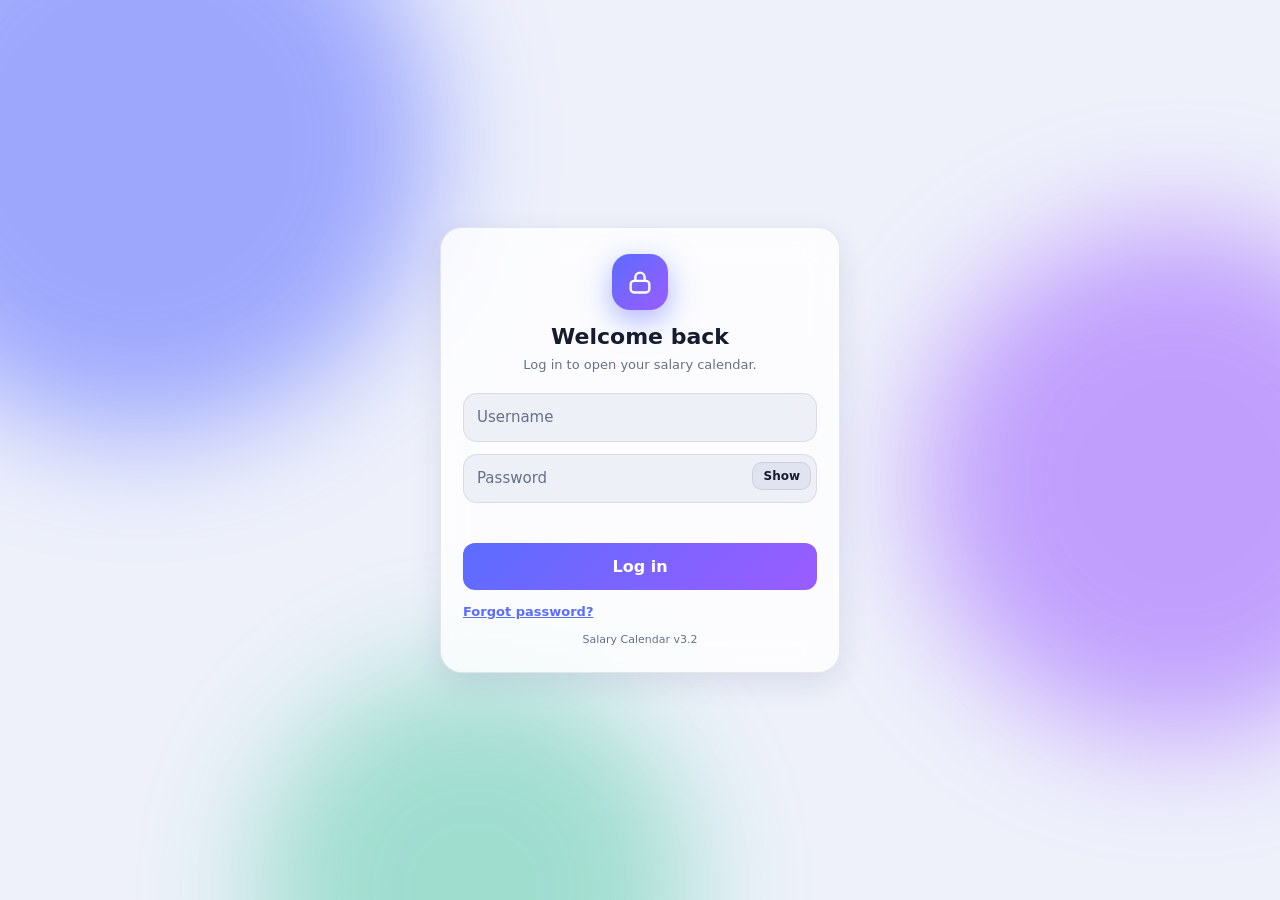
==== login.html @ bd1a0531 "Add files via upload 3.2 add login and inscription pages" ====
<!DOCTYPE html>
<html lang="en">
<head>
<meta charset="utf-8">
<meta name="viewport" content="width=device-width, initial-scale=1, viewport-fit=cover">
<title>Salary Calendar · Welcome back</title>
<link rel="manifest" href="manifest.webmanifest">
<meta name="theme-color" content="#0b1020">
<link rel="apple-touch-icon" href="apple-touch-icon.png">
<link rel="icon" href="icon-192.png" type="image/png">
<link rel="stylesheet" href="auth.css">
</head>
<body data-page="login">
<div class="auth">
  <div class="blob b1"></div><div class="blob b2"></div><div class="blob b3"></div>
  <div class="glass acard" id="acard">
    <div class="logo"><svg width="28" height="28" viewBox="0 0 24 24" fill="none" stroke="currentColor" stroke-width="2" stroke-linecap="round" stroke-linejoin="round"><rect x="4" y="11" width="16" height="10" rx="3"/><path d="M8 11V8a4 4 0 0 1 8 0v3"/></svg></div>
    <h2 id="at">Welcome back</h2>
    <p class="muted sub" id="as">Log in to open your salary calendar.</p>
    <form id="aform" novalidate>
      <div class="f"><input id="u" type="text" placeholder=" " autocomplete="username" autocapitalize="none"><label for="u">Username</label></div>
      <div class="f"><input id="p" type="password" placeholder=" " autocomplete="current-password"><label for="p">Password</label><button type="button" class="eye" onclick="eye('p',this)">Show</button></div>
      <div class="msg" id="msg" role="alert"></div>
      <button class="pri big" id="go">Log in</button>
      <div class="links"><a href="recover.html">Forgot password?</a></div>
    </form>
    <div class="ver">Salary Calendar v3.2</div>
  </div>
</div>
<script src="auth.js"></script>
</body>
</html>
---- auth.css ----
/* auth.css: shared look of login.html, signup.html and recover.html */

:root{--bg:#eef1fa;--glass:rgba(255,255,255,.72);--card:rgba(255,255,255,.8);--ink:#161c2d;--muted:#667089;--line:rgba(30,40,80,.1);--soft:rgba(60,80,160,.07);--primary:#5b6cff;--primary2:#9b5cff;--ok:#10b981;--warn:#f59e0b;--bad:#ef4444;--info:#0ea5e9;--shadow:0 10px 30px rgba(30,40,90,.1);color-scheme:light}
@media (prefers-color-scheme:dark){:root:not([data-theme="light"]){--bg:#0a0e1c;--glass:rgba(255,255,255,.07);--card:rgba(255,255,255,.06);--ink:#eaeefb;--muted:#97a1bd;--line:rgba(255,255,255,.1);--soft:rgba(255,255,255,.06);--shadow:0 10px 30px rgba(0,0,0,.4);color-scheme:dark}}
:root[data-theme="dark"]{--bg:#0a0e1c;--glass:rgba(255,255,255,.07);--card:rgba(255,255,255,.06);--ink:#eaeefb;--muted:#97a1bd;--line:rgba(255,255,255,.1);--soft:rgba(255,255,255,.06);--shadow:0 10px 30px rgba(0,0,0,.4);color-scheme:dark}
*{box-sizing:border-box;-webkit-tap-highlight-color:transparent}
html,body{margin:0;min-height:100%}
body{font-family:system-ui,-apple-system,"Noto Sans TC",sans-serif;background:var(--bg);color:var(--ink);padding-top:env(safe-area-inset-top,0px);overflow-x:hidden}
body::before{content:"";position:fixed;inset:0;z-index:-1;background:radial-gradient(60vmax 60vmax at 10% -10%,rgba(91,108,255,.35),transparent 60%),radial-gradient(50vmax 50vmax at 100% 20%,rgba(155,92,255,.28),transparent 60%),radial-gradient(40vmax 40vmax at 40% 110%,rgba(16,185,129,.2),transparent 60%)}
button,input,select{font:inherit;color:inherit}
button{cursor:pointer;border:1px solid var(--line);background:var(--soft);border-radius:12px;padding:10px 14px;font-weight:600;transition:transform .12s,background .2s}
button:active{transform:scale(.96)}
button:focus-visible,input:focus-visible,select:focus-visible{outline:3px solid var(--primary);outline-offset:2px}
input,select{background:var(--soft);border:1px solid var(--line);border-radius:12px;padding:10px 12px;max-width:100%}
button.pri{background:linear-gradient(135deg,var(--primary),var(--primary2));border:0;color:#fff}
.glass{background:var(--card);border:1px solid var(--line);border-radius:22px;padding:18px;box-shadow:var(--shadow);backdrop-filter:blur(18px);-webkit-backdrop-filter:blur(18px)}
.muted{color:var(--muted);font-size:13px;line-height:1.5}
h2{font-size:16px;margin:0 0 10px}
.num{font-variant-numeric:tabular-nums}

@keyframes in{from{opacity:0;transform:translateY(8px)}to{opacity:1;transform:none}}
/* ===== v3.1 login ===== */
.auth{position:fixed;inset:0;z-index:1;display:grid;place-items:center;padding:calc(20px + env(safe-area-inset-top,0px)) 20px calc(20px + env(safe-area-inset-bottom,0px));overflow:auto;background:var(--bg);transition:opacity .45s,transform .45s}
.blob{position:absolute;border-radius:50%;filter:blur(60px);opacity:.55;animation:float 14s ease-in-out infinite;pointer-events:none}
.b1{width:46vmax;height:46vmax;background:#5b6cff;left:-12vmax;top:-12vmax}
.b2{width:40vmax;height:40vmax;background:#9b5cff;right:-12vmax;top:25%;animation-delay:-5s}
.b3{width:34vmax;height:34vmax;background:#10b981;left:20%;bottom:-16vmax;animation-delay:-9s;opacity:.35}
@keyframes float{50%{transform:translate(4vmax,-3vmax) scale(1.1)}}
.acard{position:relative;width:100%;max-width:400px;padding:26px 22px;animation:in .5s ease both}
.logo{width:56px;height:56px;border-radius:18px;background:linear-gradient(135deg,var(--primary),var(--primary2));display:grid;place-items:center;margin:0 auto 14px;box-shadow:0 10px 30px rgba(91,108,255,.5);animation:pulse 3s ease-in-out infinite;color:#fff}
@keyframes pulse{50%{transform:scale(1.07)}}
.acard h2{text-align:center;font-size:22px;margin:0}
.acard .sub{text-align:center;margin:6px 0 18px}
.f{position:relative;margin-bottom:12px}
.f input{width:100%;padding:20px 58px 8px 14px;border-radius:14px}
.f label{position:absolute;left:14px;top:15px;font-size:15px;color:var(--muted);pointer-events:none;transition:all .15s}
.f input:focus+label,.f input:not(:placeholder-shown)+label{top:6px;font-size:11px;color:var(--primary)}
.eye{position:absolute;right:6px;top:8px;padding:6px 10px;font-size:12px;border-radius:10px}
.strength{height:5px;border-radius:9px;background:var(--soft);overflow:hidden;margin:-4px 0 10px}
.strength div{height:100%;width:0;transition:width .3s,background .3s}
.big{width:100%;padding:14px;font-size:16px;margin-top:4px}
.big:disabled{opacity:.6}
.msg{min-height:18px;font-size:13px;color:var(--bad);margin:2px 2px 6px}
.msg.okk{color:var(--ok)}
.links{display:flex;justify-content:space-between;gap:10px;margin-top:14px;font-size:13px}
.links a{color:var(--primary);cursor:pointer;font-weight:600}
.shake{animation:shake .4s}
@keyframes shake{20%,60%{transform:translateX(-8px)}40%,80%{transform:translateX(8px)}}
.swap{opacity:0;transform:translateY(8px);transition:all .16s}
.ver{text-align:center;margin-top:14px;font-size:11px;color:var(--muted)}

@media (prefers-reduced-motion:reduce){*{animation:none!important;transition:none!important}}
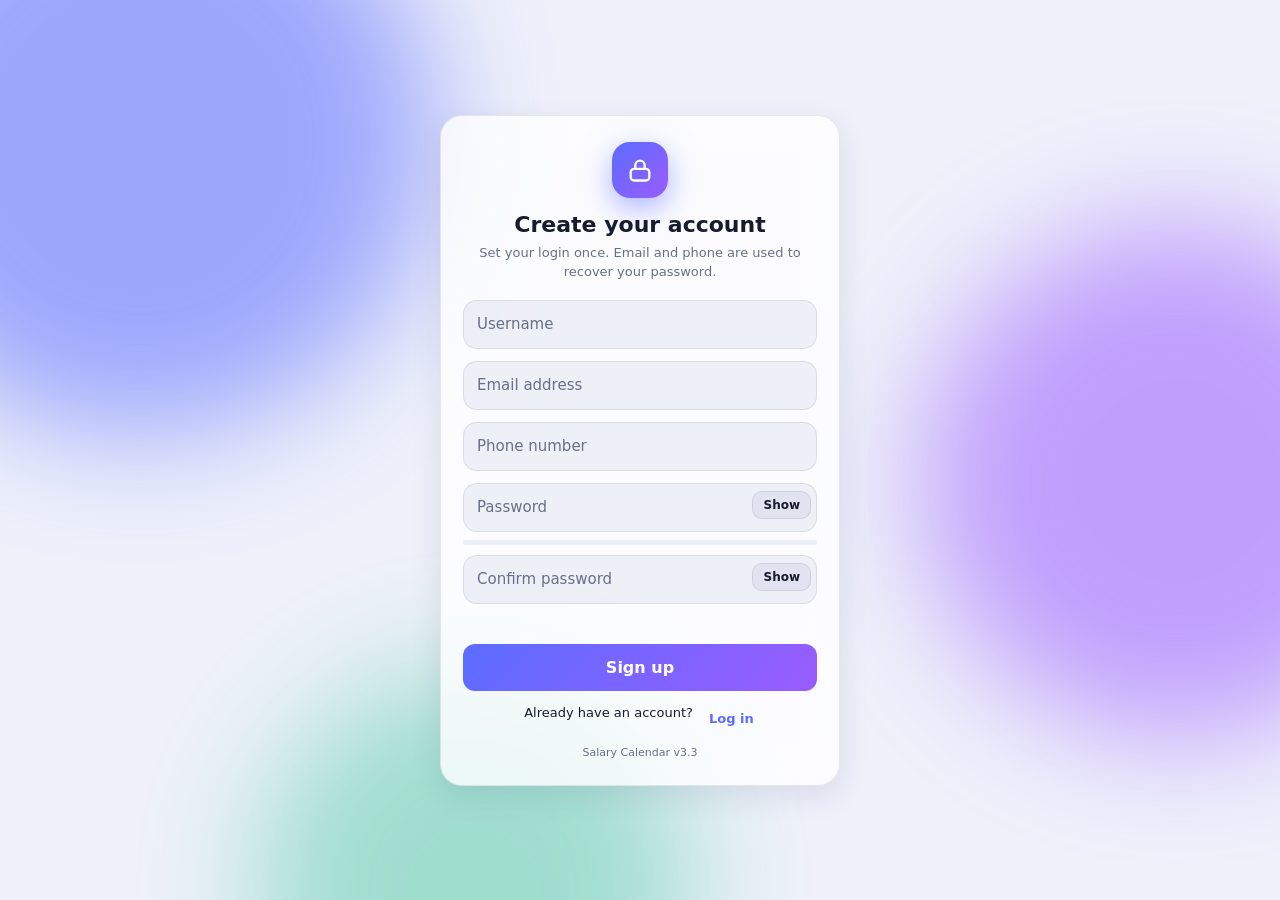
==== commit b385265e: "3.3 re- login and inscription page" ====
--- a/login.html
+++ b/login.html
@@ -8,7 +8,7 @@
 <meta name="theme-color" content="#0b1020">
 <link rel="apple-touch-icon" href="apple-touch-icon.png">
 <link rel="icon" href="icon-192.png" type="image/png">
-<link rel="stylesheet" href="auth.css">
+<link rel="stylesheet" href="auth.css?v=3.3">
 </head>
 <body data-page="login">
 <div class="auth">
@@ -17,16 +17,17 @@
     <div class="logo"><svg width="28" height="28" viewBox="0 0 24 24" fill="none" stroke="currentColor" stroke-width="2" stroke-linecap="round" stroke-linejoin="round"><rect x="4" y="11" width="16" height="10" rx="3"/><path d="M8 11V8a4 4 0 0 1 8 0v3"/></svg></div>
     <h2 id="at">Welcome back</h2>
     <p class="muted sub" id="as">Log in to open your salary calendar.</p>
+    <p class="hint" id="hint"></p>
     <form id="aform" novalidate>
       <div class="f"><input id="u" type="text" placeholder=" " autocomplete="username" autocapitalize="none"><label for="u">Username</label></div>
       <div class="f"><input id="p" type="password" placeholder=" " autocomplete="current-password"><label for="p">Password</label><button type="button" class="eye" onclick="eye('p',this)">Show</button></div>
       <div class="msg" id="msg" role="alert"></div>
       <button class="pri big" id="go">Log in</button>
-      <div class="links"><a href="recover.html">Forgot password?</a></div>
+      <div class="links"><a href="recover.html?manual">Forgot password?</a><a href="signup.html">Create account</a></div>
     </form>
-    <div class="ver">Salary Calendar v3.2</div>
+    <div class="ver">Salary Calendar v3.3</div>
   </div>
 </div>
-<script src="auth.js"></script>
+<script src="auth.js?v=3.3"></script>
 </body>
 </html>
--- a/auth.css
+++ b/auth.css
@@ -43,7 +43,10 @@
 .msg{min-height:18px;font-size:13px;color:var(--bad);margin:2px 2px 6px}
 .msg.okk{color:var(--ok)}
 .links{display:flex;justify-content:space-between;gap:10px;margin-top:14px;font-size:13px}
-.links a{color:var(--primary);cursor:pointer;font-weight:600}
+.links a{color:var(--primary);cursor:pointer;font-weight:600;text-decoration:none;padding:6px 2px}
+.links a:hover{text-decoration:underline}
+.hint{text-align:center;font-size:12px;color:var(--muted);margin:-8px 0 14px}
+.note{background:rgba(245,158,11,.14);border:1px solid rgba(245,158,11,.35);border-radius:14px;padding:10px 12px;font-size:12.5px;margin-bottom:12px;line-height:1.45}
 .shake{animation:shake .4s}
 @keyframes shake{20%,60%{transform:translateX(-8px)}40%,80%{transform:translateX(8px)}}
 .swap{opacity:0;transform:translateY(8px);transition:all .16s}
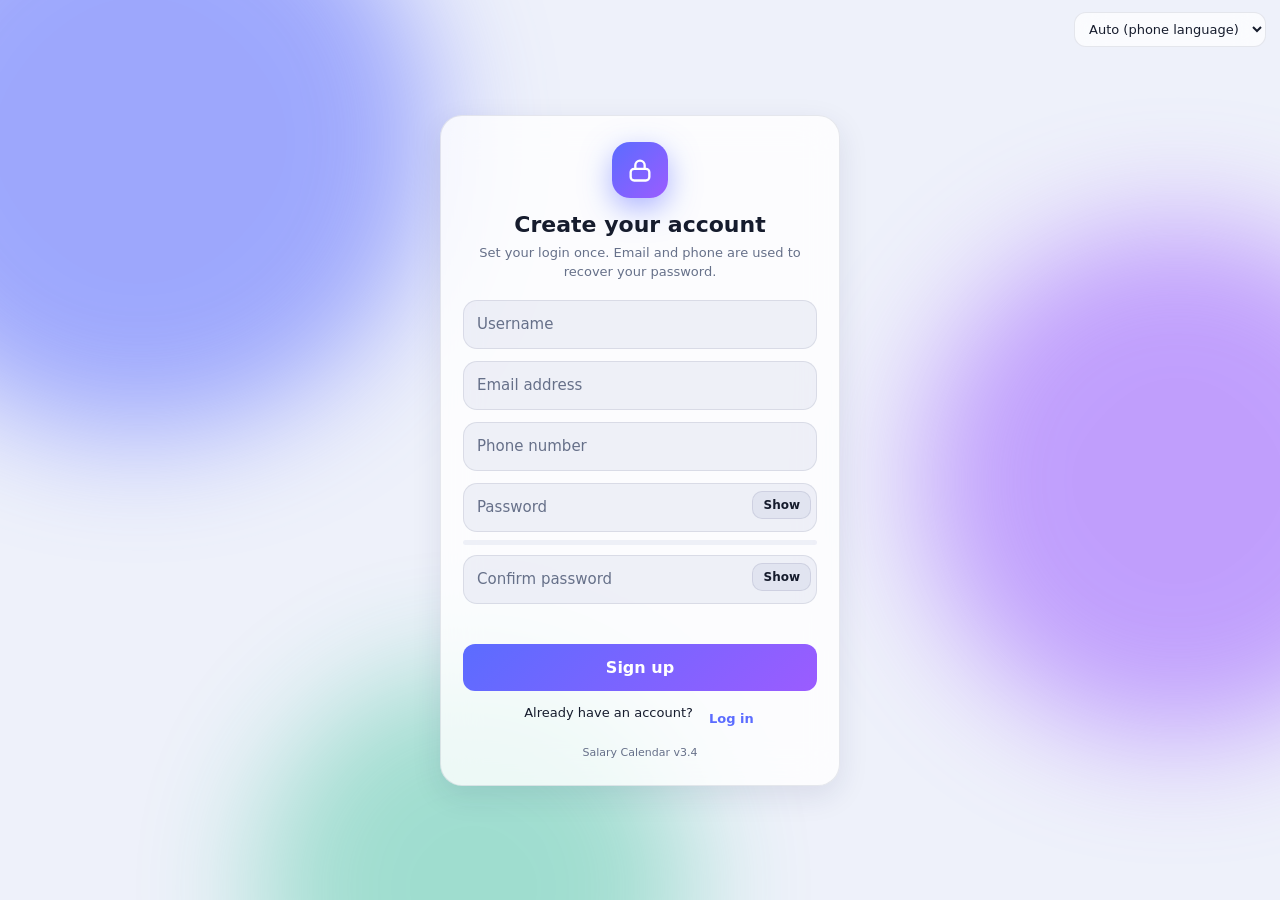
==== commit 252f3a27: "Uploaded the UI language display." ====
--- a/login.html
+++ b/login.html
@@ -8,7 +8,7 @@
 <meta name="theme-color" content="#0b1020">
 <link rel="apple-touch-icon" href="apple-touch-icon.png">
 <link rel="icon" href="icon-192.png" type="image/png">
-<link rel="stylesheet" href="auth.css?v=3.3">
+<link rel="stylesheet" href="auth.css?v=3.4">
 </head>
 <body data-page="login">
 <div class="auth">
@@ -25,9 +25,10 @@
       <button class="pri big" id="go">Log in</button>
       <div class="links"><a href="recover.html?manual">Forgot password?</a><a href="signup.html">Create account</a></div>
     </form>
-    <div class="ver">Salary Calendar v3.3</div>
+    <div class="ver">Salary Calendar v3.4</div>
   </div>
 </div>
-<script src="auth.js?v=3.3"></script>
+<script src="i18n.js?v=3.4"></script>
+<script src="auth.js?v=3.4"></script>
 </body>
 </html>
--- a/auth.css
+++ b/auth.css
@@ -5,7 +5,7 @@
 :root[data-theme="dark"]{--bg:#0a0e1c;--glass:rgba(255,255,255,.07);--card:rgba(255,255,255,.06);--ink:#eaeefb;--muted:#97a1bd;--line:rgba(255,255,255,.1);--soft:rgba(255,255,255,.06);--shadow:0 10px 30px rgba(0,0,0,.4);color-scheme:dark}
 *{box-sizing:border-box;-webkit-tap-highlight-color:transparent}
 html,body{margin:0;min-height:100%}
-body{font-family:system-ui,-apple-system,"Noto Sans TC",sans-serif;background:var(--bg);color:var(--ink);padding-top:env(safe-area-inset-top,0px);overflow-x:hidden}
+body{font-family:system-ui,-apple-system,"Noto Sans TC","Noto Sans Arabic",sans-serif;background:var(--bg);color:var(--ink);padding-top:env(safe-area-inset-top,0px);overflow-x:hidden}
 body::before{content:"";position:fixed;inset:0;z-index:-1;background:radial-gradient(60vmax 60vmax at 10% -10%,rgba(91,108,255,.35),transparent 60%),radial-gradient(50vmax 50vmax at 100% 20%,rgba(155,92,255,.28),transparent 60%),radial-gradient(40vmax 40vmax at 40% 110%,rgba(16,185,129,.2),transparent 60%)}
 button,input,select{font:inherit;color:inherit}
 button{cursor:pointer;border:1px solid var(--line);background:var(--soft);border-radius:12px;padding:10px 14px;font-weight:600;transition:transform .12s,background .2s}
@@ -32,10 +32,10 @@
 .acard h2{text-align:center;font-size:22px;margin:0}
 .acard .sub{text-align:center;margin:6px 0 18px}
 .f{position:relative;margin-bottom:12px}
-.f input{width:100%;padding:20px 58px 8px 14px;border-radius:14px}
-.f label{position:absolute;left:14px;top:15px;font-size:15px;color:var(--muted);pointer-events:none;transition:all .15s}
+.f input{width:100%;padding-block:20px 8px;padding-inline:14px 58px;border-radius:14px}
+.f label{position:absolute;inset-inline-start:14px;top:15px;font-size:15px;color:var(--muted);pointer-events:none;transition:all .15s}
 .f input:focus+label,.f input:not(:placeholder-shown)+label{top:6px;font-size:11px;color:var(--primary)}
-.eye{position:absolute;right:6px;top:8px;padding:6px 10px;font-size:12px;border-radius:10px}
+.eye{position:absolute;inset-inline-end:6px;top:8px;padding:6px 10px;font-size:12px;border-radius:10px}
 .strength{height:5px;border-radius:9px;background:var(--soft);overflow:hidden;margin:-4px 0 10px}
 .strength div{height:100%;width:0;transition:width .3s,background .3s}
 .big{width:100%;padding:14px;font-size:16px;margin-top:4px}
@@ -53,3 +53,6 @@
 .ver{text-align:center;margin-top:14px;font-size:11px;color:var(--muted)}
 
 @media (prefers-reduced-motion:reduce){*{animation:none!important;transition:none!important}}
+
+.langbar{position:fixed;top:calc(12px + env(safe-area-inset-top,0px));inset-inline-end:14px;z-index:5}
+.langbar select{padding:8px 10px;border-radius:12px;font-size:13px;background:var(--glass);backdrop-filter:blur(14px);-webkit-backdrop-filter:blur(14px)}
